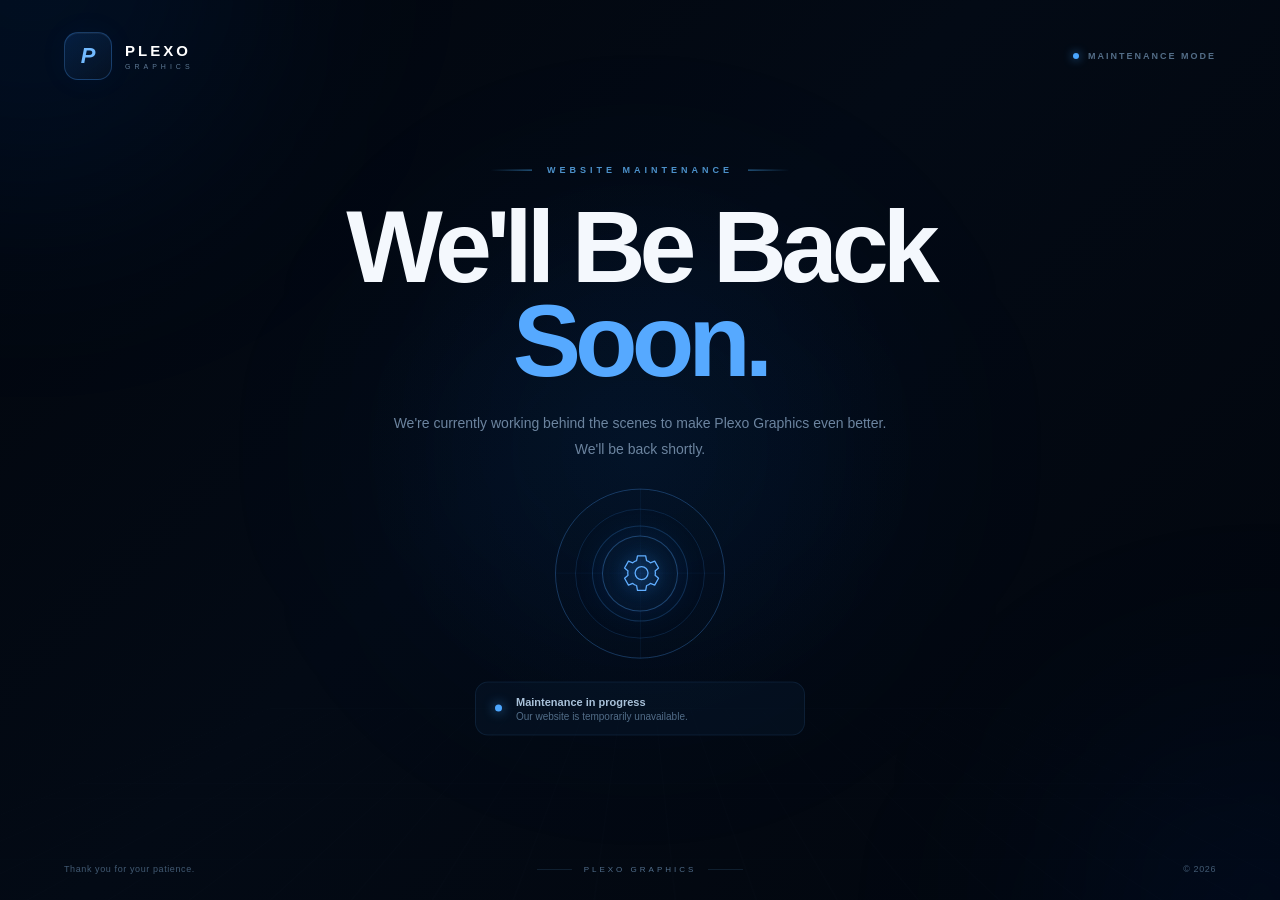
==== maintenance.html @ b1d83085 "Add files via upload" ====
<!DOCTYPE html>
<html lang="en">

<head>
    

    
    <script src="config.js"></script>
    
    <script>
        if (MAINTENANCE_MODE === false) {
            window.location.href = "index.html";
        }
    </script>


    <meta charset="UTF-8">

    <meta name="viewport" content="width=device-width, initial-scale=1.0">

    <meta name="theme-color" content="#030712">

    <meta name="description" content="Plexo Graphics is currently undergoing maintenance.">

    <title>PLEXO GRAPHICS — Maintenance</title>

    <link rel="stylesheet" href="maintenance.css">
</head>

<body>

    <!-- =====================================================
         BACKGROUND
         ===================================================== -->

    <div class="background">

        <div class="grid"></div>

        <div class="glow glow-one"></div>

        <div class="glow glow-two"></div>

        <div class="center-glow"></div>

    </div>


    <!-- =====================================================
         MAIN PAGE
         ===================================================== -->

    <main class="page">


        <!-- =================================================
             HEADER
             ================================================= -->

        <header class="header">

            <div class="brand">

                <div class="brand-logo">
                    P
                </div>

                <div class="brand-name">

                    <strong>PLEXO</strong>

                    <span>GRAPHICS</span>

                </div>

            </div>


            <div class="header-status">

                <span class="status-light"></span>

                <span>MAINTENANCE MODE</span>

            </div>

        </header>



        <!-- =================================================
             MAIN CONTENT
             ================================================= -->

        <section class="hero">


            <!-- Small label -->

            <div class="eyebrow">

                <span class="line"></span>

                <span>WEBSITE MAINTENANCE</span>

                <span class="line"></span>

            </div>


            <!-- Main heading -->

            <h1>

                We'll Be Back

                <span>Soon.</span>

            </h1>


            <!-- Description -->

            <p class="description">

                We're currently working behind the scenes
                to make Plexo Graphics even better.
                We'll be back shortly.

            </p>


            <!-- =================================================
                 CENTER MAINTENANCE ICON
                 ================================================= -->

            <div class="maintenance-visual">

                


                <!-- Outer circle -->

                <div class="circle circle-large"></div>

                <div class="circle circle-medium"></div>

                <div class="circle circle-small"></div>


                <!-- Cross lines -->

                <div class="cross horizontal"></div>

                <div class="cross vertical"></div>


                <!-- Center icon -->

                <div class="icon-container">

                    <svg viewBox="0 0 100 100" class="gear" aria-hidden="true">

                        <path d="
                            M84 55
                            C84.4 53.4 84.6 51.7 84.6 50
                            C84.6 48.3 84.4 46.6 84 45
                            L92 38
                            L83 22
                            L73 26
                            C70.5 23.8 67.5 22.2 64.2 21.2
                            L62 10
                            H43
                            L40.8 21.2
                            C37.5 22.2 34.5 23.8 32 26
                            L22 22
                            L13 38
                            L21 45
                            C20.6 46.6 20.4 48.3 20.4 50
                            C20.4 51.7 20.6 53.4 21 55
                            L13 62
                            L22 78
                            L32 74
                            C34.5 76.2 37.5 77.8 40.8 78.8
                            L43 90
                            H62
                            L64.2 78.8
                            C67.5 77.8 70.5 76.2 73 74
                            L83 78
                            L92 62
                            L84 55
                            Z
                        " />

                        <circle cx="52.5" cy="50" r="15" />

                    </svg>

                </div>

            </div>


            <!-- =================================================
                 STATUS BOX
                 ================================================= -->

            <div class="status-box">

                <div class="status-icon">

                    <span></span>

                </div>

                <div class="status-content">

                    <strong>
                        Maintenance in progress
                    </strong>

                    <span>
                        Our website is temporarily unavailable.
                    </span>

                </div>

            </div>


        </section>

        



        <!-- =================================================
             FOOTER
             ================================================= -->

        <footer class="footer">

            <div class="footer-left">

                <span>
                    Thank you for your patience.
                </span>

            </div>


            <div class="footer-center">

                <span class="footer-line"></span>

                <span>
                    PLEXO GRAPHICS
                </span>

                <span class="footer-line"></span>

            </div>


            <div class="footer-right">

                <span>
                    © 2026
                </span>

            </div>

        </footer>


    </main>


    <script src="maintenance.js"></script>

</body>

</html>
---- maintenance.css ----
/* =========================================================
   PLEXO GRAPHICS
   FULL SCREEN PREMIUM MAINTENANCE PAGE
   STATIC VERSION
   ========================================================= */


/* =========================================================
   RESET
   ========================================================= */

* {
    margin: 0;
    padding: 0;
    box-sizing: border-box;
}


html,
body {
    width: 100%;
    height: 100%;
}


body {

    min-height: 100vh;

    overflow: hidden;

    font-family:
        Inter,
        "Segoe UI",
        Arial,
        sans-serif;

    color: #ffffff;

    background: #030712;

}


/* =========================================================
   BACKGROUND
   ========================================================= */

.background {

    position: fixed;

    inset: 0;

    overflow: hidden;

    background:

        radial-gradient(circle at center,
            rgba(13, 72, 135, 0.10),
            transparent 35%),

        linear-gradient(135deg,
            #02060d 0%,
            #030a15 45%,
            #02060d 100%);

}


/* =========================================================
   GRID
   ========================================================= */

.grid {

    position: absolute;

    inset: -100px;

    opacity: 0.20;

    background-image:

        linear-gradient(rgba(80, 150, 220, 0.045) 1px,
            transparent 1px),

        linear-gradient(90deg,
            rgba(80, 150, 220, 0.045) 1px,
            transparent 1px);

    background-size: 70px 70px;

    transform:
        perspective(700px) rotateX(58deg) scale(1.5);

    transform-origin:
        center bottom;

}


/* =========================================================
   BACKGROUND GLOWS
   ========================================================= */

.glow {

    position: absolute;

    border-radius: 50%;

    filter: blur(120px);

    pointer-events: none;

}


.glow-one {

    width: 420px;

    height: 420px;

    top: -230px;

    left: -180px;

    background:
        rgba(0, 110, 255, 0.10);

}


.glow-two {

    width: 400px;

    height: 400px;

    bottom: -220px;

    right: -180px;

    background:
        rgba(0, 85, 210, 0.08);

}


.center-glow {

    position: absolute;

    width: 500px;

    height: 500px;

    top: 50%;

    left: 50%;

    transform:
        translate(-50%, -50%);

    border-radius: 50%;

    background:
        rgba(15, 100, 220, 0.045);

    filter: blur(100px);

}


/* =========================================================
   PAGE
   ========================================================= */

.page {

    position: relative;

    width: 100%;

    height: 100vh;

    min-height: 620px;

    display: flex;

    flex-direction: column;

    justify-content: space-between;

    padding:
        32px 5vw 26px;

}


/* =========================================================
   HEADER
   ========================================================= */

.header {

    width: 100%;

    display: flex;

    align-items: center;

    justify-content: space-between;

}


/* =========================================================
   BRAND
   ========================================================= */

.brand {

    display: flex;

    align-items: center;

    gap: 13px;

}


.brand-logo {

    width: 48px;

    height: 48px;

    display: flex;

    align-items: center;

    justify-content: center;

    border-radius: 14px;

    border:
        1px solid rgba(75, 160, 255, 0.28);

    background:

        linear-gradient(145deg,
            rgba(25, 110, 220, 0.18),
            rgba(255, 255, 255, 0.02));

    color: #72baff;

    font-size: 22px;

    font-weight: 800;

    font-style: italic;

    box-shadow:

        inset 0 1px 0 rgba(255, 255, 255, 0.05),

        0 0 30px rgba(25, 120, 255, 0.05);

}


.brand-name {

    display: flex;

    flex-direction: column;

    line-height: 1;

}


.brand-name strong {

    font-size: 15px;

    letter-spacing: 3px;

}


.brand-name span {

    margin-top: 5px;

    color: #5d7894;

    font-size: 7px;

    letter-spacing: 4px;

}


/* =========================================================
   HEADER STATUS
   ========================================================= */

.header-status {

    display: flex;

    align-items: center;

    gap: 9px;

    color: #536d87;

    font-size: 9px;

    font-weight: 600;

    letter-spacing: 2px;

}


.status-light {

    width: 6px;

    height: 6px;

    border-radius: 50%;

    background: #4aa6ff;

    box-shadow:
        0 0 10px rgba(65, 160, 255, 0.8);

}


/* =========================================================
   HERO
   ========================================================= */

.hero {

    position: absolute;

    top: 50%;

    left: 50%;

    width: min(900px, 90%);

    transform:
        translate(-50%, -50%);

    display: flex;

    flex-direction: column;

    align-items: center;

    text-align: center;

}


/* =========================================================
   EYEBROW
   ========================================================= */

.eyebrow {

    display: flex;

    align-items: center;

    gap: 15px;

    color: #4c91ca;

    font-size: 9px;

    font-weight: 600;

    letter-spacing: 4px;

}


.eyebrow .line {

    width: 42px;

    height: 1px;

    background:

        linear-gradient(90deg,
            transparent,
            #3278ae);

}


.eyebrow .line:last-child {

    background:

        linear-gradient(90deg,
            #3278ae,
            transparent);

}


/* =========================================================
   HEADING
   ========================================================= */

h1 {

    margin-top: 25px;

    font-size:
        clamp(58px, 8vw, 105px);

    line-height: 0.92;

    letter-spacing: -6px;

    font-weight: 700;

    color: #f4f8fd;

}


h1 span {

    display: block;

    color: #56a9ff;

}


/* =========================================================
   DESCRIPTION
   ========================================================= */

.description {

    max-width: 520px;

    margin-top: 23px;

    color: #6c849f;

    font-size: 14px;

    line-height: 1.8;

}


/* =========================================================
   MAINTENANCE VISUAL
   ========================================================= */

.maintenance-visual {

    position: relative;

    width: 170px;

    height: 170px;

    margin-top: 27px;

    display: flex;

    align-items: center;

    justify-content: center;

}


/* =========================================================
   CIRCLES
   ========================================================= */

.circle {

    position: absolute;

    border-radius: 50%;

    border:
        1px solid rgba(73, 153, 240, 0.12);

}


/* =========================================================
   OUTER RADAR / SIGNAL PULSE
   ========================================================= */

.circle-large {

    width: 170px;
    height: 170px;

    border-radius: 50%;

    border:
        1px solid rgba(73, 153, 240, 0.30);

    animation:
        outerPulse 3.5s ease-out infinite;

}


/* Radar Signal Animation */

@keyframes outerPulse {

    0% {

        transform: scale(0.88);

        opacity: 0.75;

        border-color:
            rgba(73, 153, 240, 0.40);

        box-shadow:
            0 0 0 rgba(55, 150, 255, 0);

    }

    50% {

        opacity: 0.35;

        border-color:
            rgba(73, 153, 240, 0.20);

    }

    100% {

        transform: scale(1.35);

        opacity: 0;

        border-color:
            rgba(73, 153, 240, 0);

        box-shadow:
            0 0 35px rgba(55, 150, 255, 0);

    }

}


.circle-medium {

    width: 130px;

    height: 130px;

    border-color:
        rgba(73, 153, 240, 0.16);

}


.circle-small {

    width: 96px;

    height: 96px;

    border-color:
        rgba(73, 153, 240, 0.22);

    background:
        rgba(14, 71, 125, 0.05);

}


/* =========================================================
   CROSS
   ========================================================= */

.cross {

    position: absolute;

    background:
        rgba(73, 153, 240, 0.06);

}


.horizontal {

    width: 170px;

    height: 1px;

}


.vertical {

    width: 1px;

    height: 170px;

}


/* =========================================================
   ICON
   ========================================================= */

.icon-container {

    position: relative;

    z-index: 5;

    width: 76px;

    height: 76px;

    display: flex;

    align-items: center;

    justify-content: center;

    border-radius: 50%;

    border:
        1px solid rgba(79, 163, 255, 0.35);

    background:

        radial-gradient(circle,
            rgba(26, 121, 230, 0.17),
            rgba(3, 12, 23, 0.92));

    box-shadow:

        0 0 35px rgba(28, 130, 255, 0.10),

        inset 0 0 25px rgba(50, 140, 255, 0.06);

}


.gear {

    width: 43px;

    height: 43px;

    fill: none;

    stroke: #60aeff;

    stroke-width: 3;

    stroke-linejoin: round;

    stroke-linecap: round;

    filter:

        drop-shadow(0 0 7px rgba(66, 160, 255, 0.55));

}


/* =========================================================
   STATUS BOX
   ========================================================= */

.status-box {

    margin-top: 23px;

    display: flex;

    align-items: center;

    gap: 13px;

    padding:
        13px 18px;

    min-width: 330px;

    border:
        1px solid rgba(72, 148, 220, 0.12);

    border-radius: 13px;

    background:
        rgba(10, 31, 52, 0.35);

    text-align: left;

}


.status-icon {

    width: 9px;

    height: 9px;

    display: flex;

    align-items: center;

    justify-content: center;

}


.status-icon span {

    width: 7px;

    height: 7px;

    border-radius: 50%;

    background: #4da7ff;

    box-shadow:
        0 0 12px rgba(67, 160, 255, 0.8);

}


.status-content {

    display: flex;

    flex-direction: column;

    gap: 3px;

}


.status-content strong {

    color: #a9c2da;

    font-size: 11px;

    font-weight: 600;

}


.status-content span {

    color: #526d88;

    font-size: 10px;

}


/* =========================================================
   FOOTER
   ========================================================= */

.footer {

    width: 100%;

    display: grid;

    grid-template-columns: 1fr auto 1fr;

    align-items: center;

    color: #425a73;

    font-size: 9px;

    letter-spacing: 0.6px;

}


.footer-left {

    text-align: left;

}


.footer-center {

    display: flex;

    align-items: center;

    gap: 12px;

    color: #526f8d;

    font-size: 8px;

    letter-spacing: 3px;

}


.footer-right {

    text-align: right;

}


.footer-line {

    width: 35px;

    height: 1px;

    background:
        rgba(80, 140, 190, 0.18);

}


/* =========================================================
   RESPONSIVE
   ========================================================= */

@media (max-width: 700px) {

    .page {

        padding:
            24px 20px;

    }


    .header-status {

        display: none;

    }


    .header {

        justify-content: center;

    }


    .hero {

        width: 94%;

    }


    h1 {

        font-size:
            clamp(48px, 14vw, 75px);

        letter-spacing:
            -4px;

    }


    .description {

        font-size: 13px;

        max-width: 430px;

    }


    .maintenance-visual {

        transform:
            scale(0.88);

        margin-top: 18px;

    }


    .status-box {

        min-width: 290px;

    }


    .footer {

        display: flex;

        flex-direction: column;

        gap: 10px;

        text-align: center;

    }


    .footer-left,
    .footer-right {

        text-align: center;

    }


    .footer-center {

        order: -1;

    }

}


@media (max-width: 420px) {

    .page {

        min-height: 580px;

        padding:
            20px 15px;

    }


    .brand-logo {

        width: 43px;

        height: 43px;

    }


    .brand-name strong {

        font-size: 13px;

    }


    .eyebrow {

        gap: 8px;

        font-size: 7px;

        letter-spacing: 2.5px;

    }


    .eyebrow .line {

        width: 24px;

    }


    h1 {

        margin-top: 19px;

        font-size: 45px;

        letter-spacing: -3px;

    }


    .description {

        margin-top: 17px;

        font-size: 11px;

        line-height: 1.7;

    }


    .maintenance-visual {

        transform:
            scale(0.72);

        margin-top: 5px;

        margin-bottom: -8px;

    }


    .status-box {

        min-width: 270px;

        padding: 11px 13px;

    }


    .status-content strong {

        font-size: 10px;

    }


    .status-content span {

        font-size: 9px;

    }

}

.gear {
    width: 43px;
    height: 43px;

    fill: none;

    stroke: #60aeff;

    stroke-width: 3;

    stroke-linejoin: round;
    stroke-linecap: round;

    filter:
        drop-shadow(0 0 7px rgba(66, 160, 255, 0.55));

    transform-origin: center;

    animation: gearRotate 6s linear infinite;
}


/* Settings Icon Rotation */

@keyframes gearRotate {

    from {
        transform: rotate(0deg);
    }

    to {
        transform: rotate(360deg);
    }

}


.icon-container {
    animation: iconGlow 3s ease-in-out infinite;
}

@keyframes iconGlow {

    0%,
    100% {
        box-shadow:
            0 0 20px rgba(28, 130, 255, 0.08),
            inset 0 0 20px rgba(50, 140, 255, 0.04);
    }

    50% {
        box-shadow:
            0 0 45px rgba(28, 130, 255, 0.22),
            inset 0 0 30px rgba(50, 140, 255, 0.10);
    }
}


.status-icon span {
    animation: statusPulse 2s ease-in-out infinite;
}

@keyframes statusPulse {

    0%,
    100% {
        transform: scale(1);
        box-shadow: 0 0 6px rgba(67, 160, 255, 0.5);
    }

    50% {
        transform: scale(1.35);
        box-shadow: 0 0 18px rgba(67, 160, 255, 0.9);
    }
}


.center-glow {
    animation: ambientGlow 6s ease-in-out infinite;
}

@keyframes ambientGlow {

    0%,
    100% {
        opacity: 0.45;
        transform: translate(-50%, -50%) scale(0.9);
    }

    50% {
        opacity: 0.8;
        transform: translate(-50%, -50%) scale(1.1);
    }
}

/* =========================================================
   PLEXO GRAPHICS
   ADVANCED CINEMATIC SCANNER
   ========================================================= */

.page {
    position: relative;
    overflow: hidden;
}


/* Main scanner beam */

.page::after {

    content: "";

    position: absolute;

    top: -20%;

    left: -40%;

    width: 32%;

    height: 140%;

    pointer-events: none;

    z-index: 30;

    transform:
        rotate(12deg);

    background:

        linear-gradient(90deg,

            transparent 0%,

            rgba(50, 150, 255, 0) 15%,

            rgba(50, 150, 255, 0.025) 30%,

            rgba(70, 170, 255, 0.07) 43%,

            rgba(120, 205, 255, 0.18) 50%,

            rgba(70, 170, 255, 0.07) 57%,

            rgba(50, 150, 255, 0.025) 70%,

            rgba(50, 150, 255, 0) 85%,

            transparent 100%);

    filter:
        blur(12px);

    opacity: 0;

    animation:
        cinematicScanner 11s cubic-bezier(.45, 0, .25, 1) infinite;

}


/* Scanner movement */

@keyframes cinematicScanner {

    0% {

        left: -45%;

        opacity: 0;

    }

    8% {

        opacity: 0.7;

    }

    18% {

        opacity: 1;

    }

    42% {

        opacity: 0.85;

    }

    52% {

        opacity: 0.35;

    }

    65% {

        left: 115%;

        opacity: 0;

    }

    100% {

        left: 115%;

        opacity: 0;

    }

}
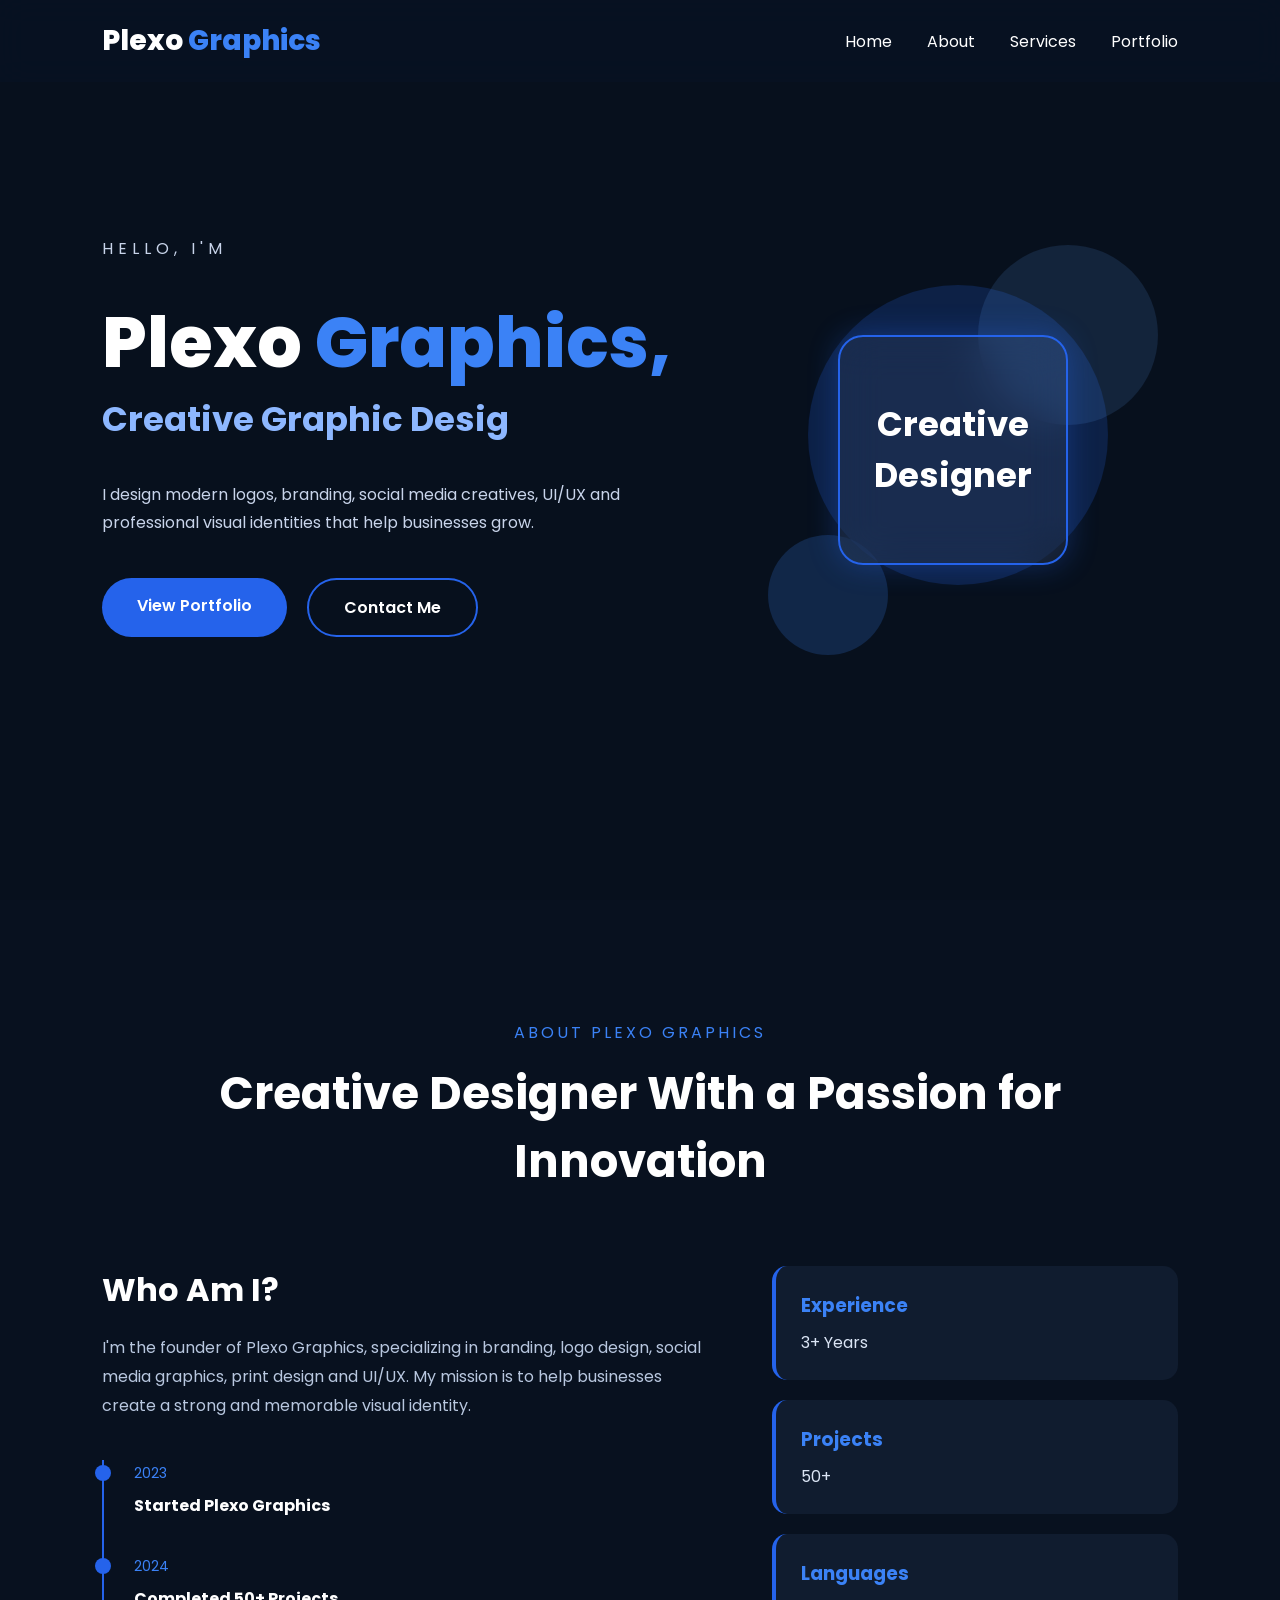
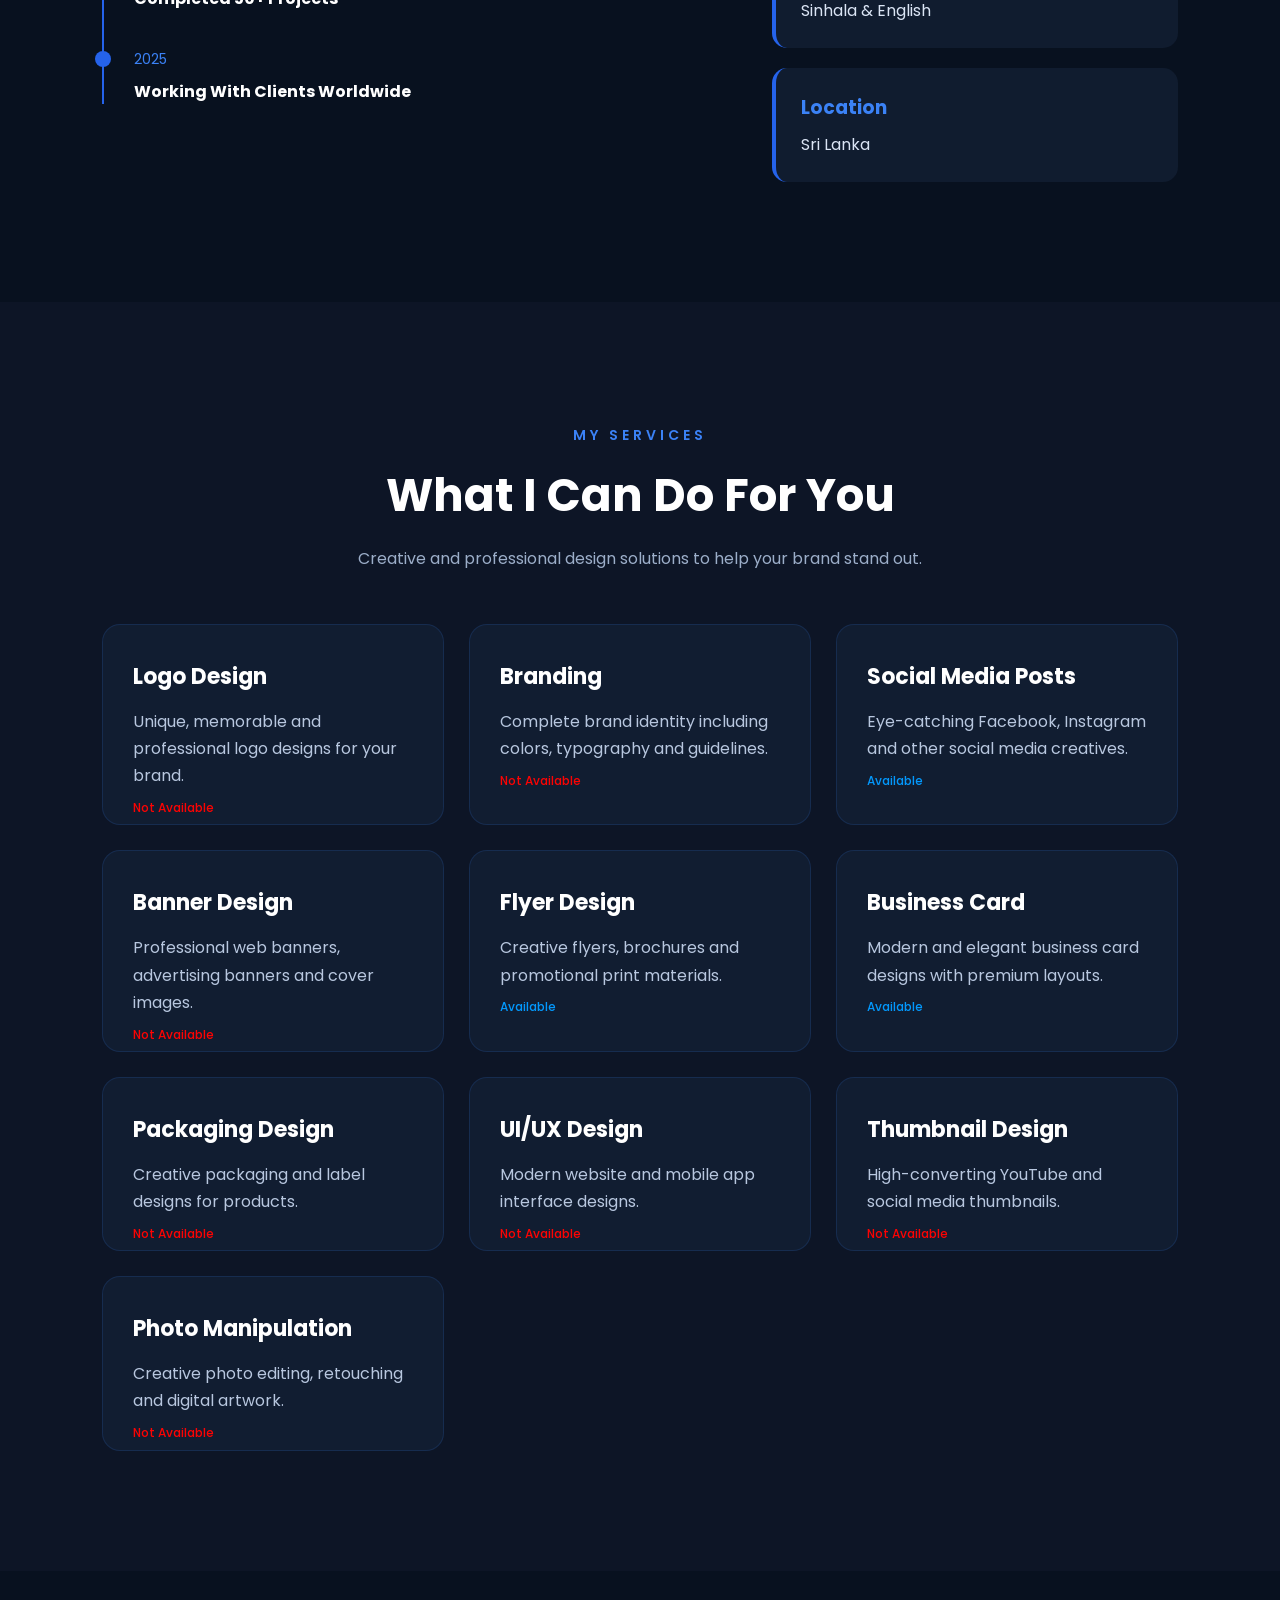
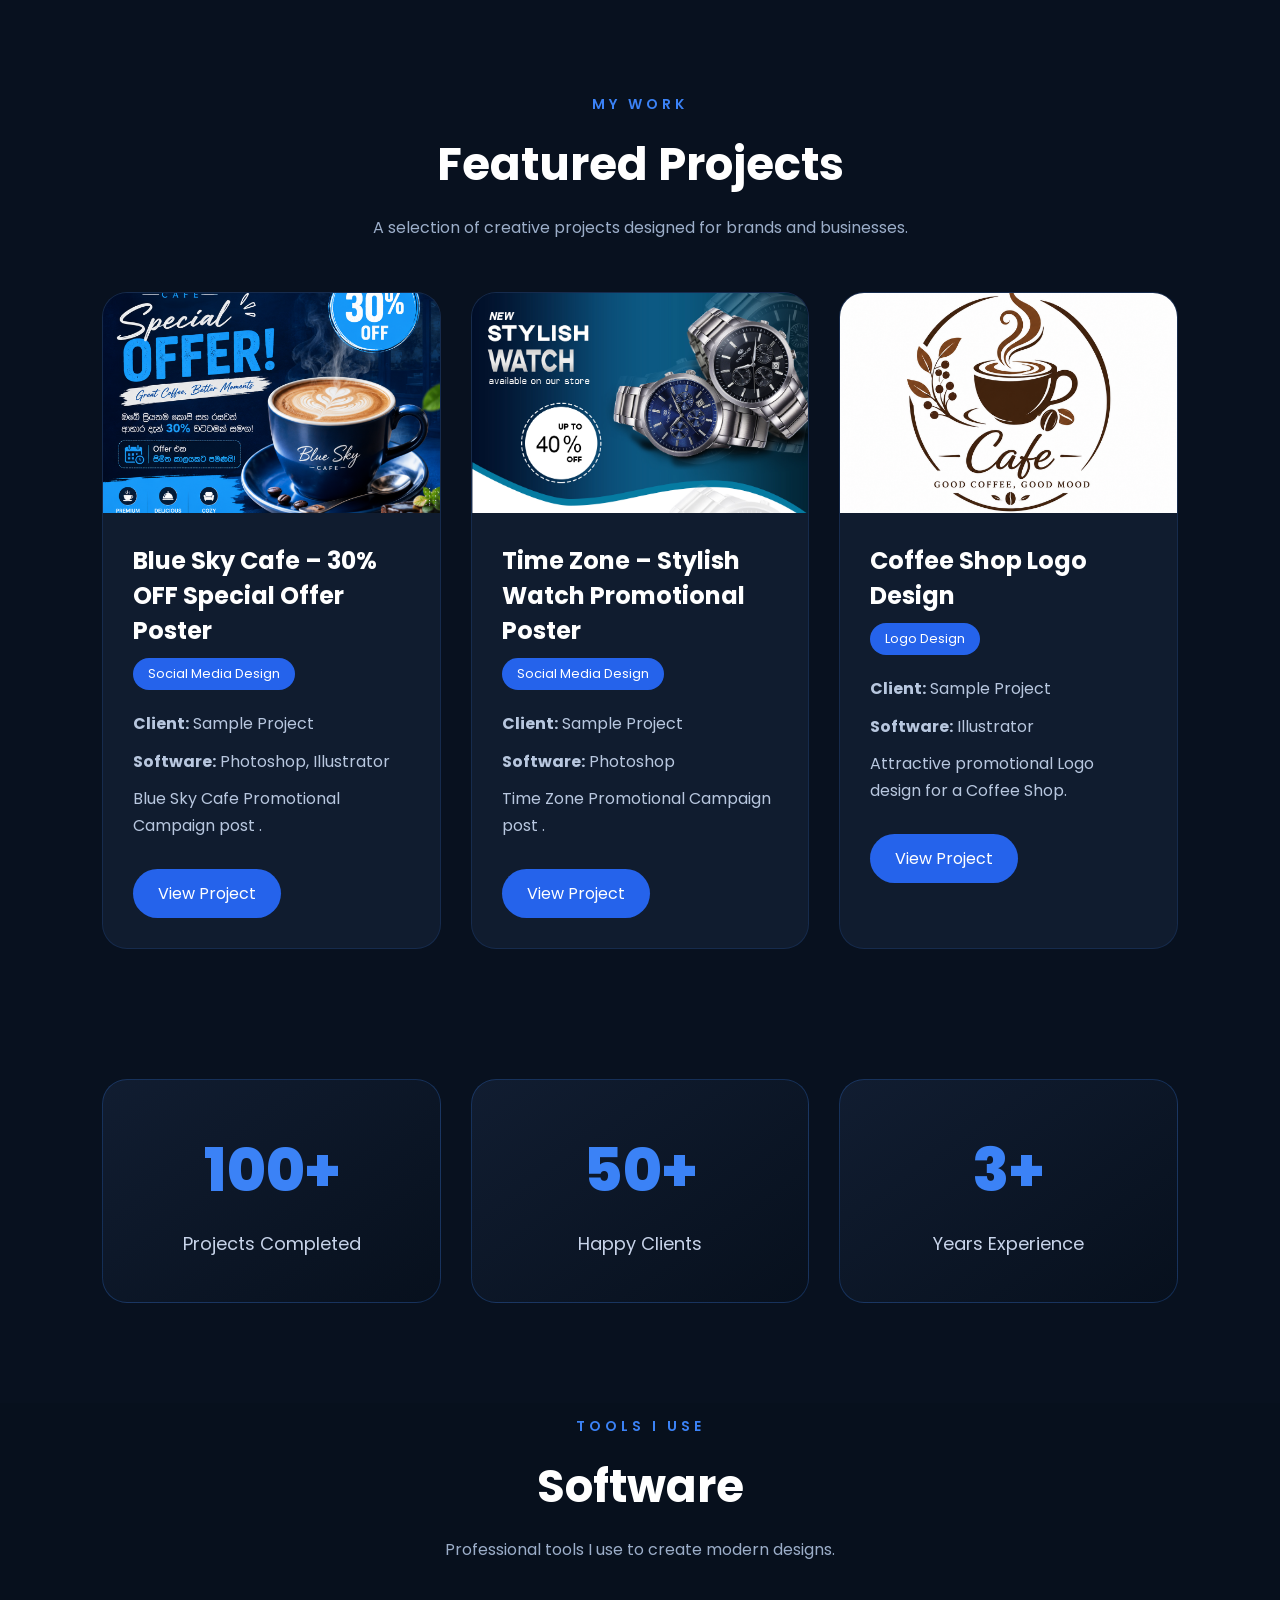
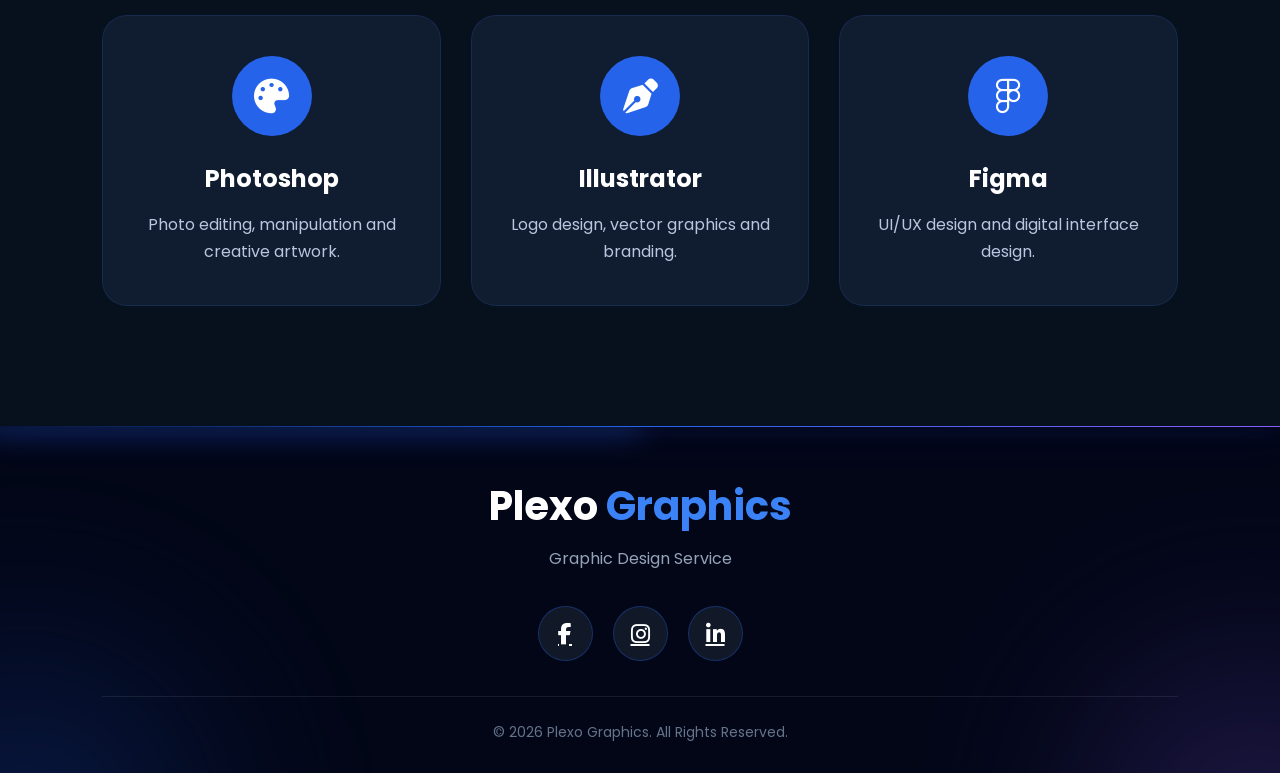
==== commit 609c02af: "Update maintenance.html" ====
--- a/maintenance.html
+++ b/maintenance.html
@@ -4,7 +4,6 @@
 <head>
     
 
-    
     <script src="config.js"></script>
     
     <script>
@@ -12,6 +11,7 @@
             window.location.href = "index.html";
         }
     </script>
+
 
 
     <meta charset="UTF-8">
@@ -280,4 +280,4 @@
 
 </body>
 
-</html>+</html>
